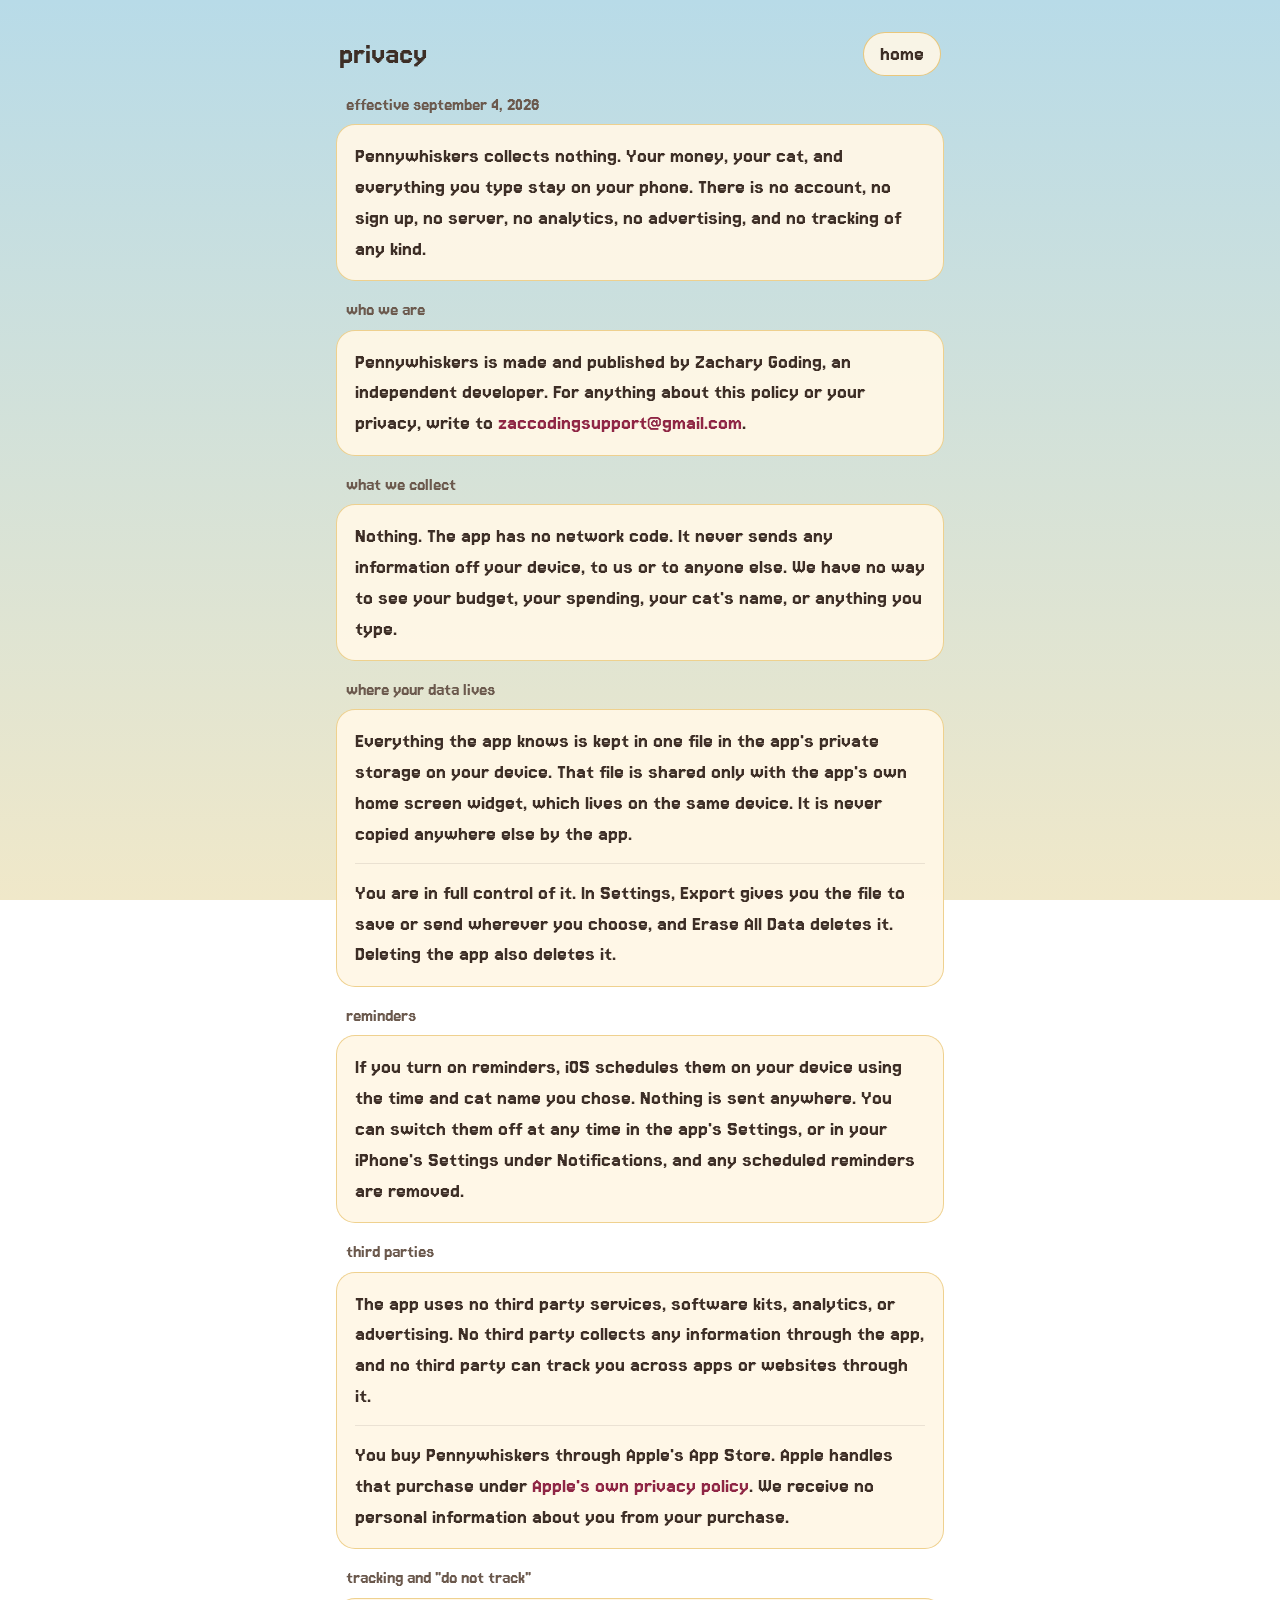
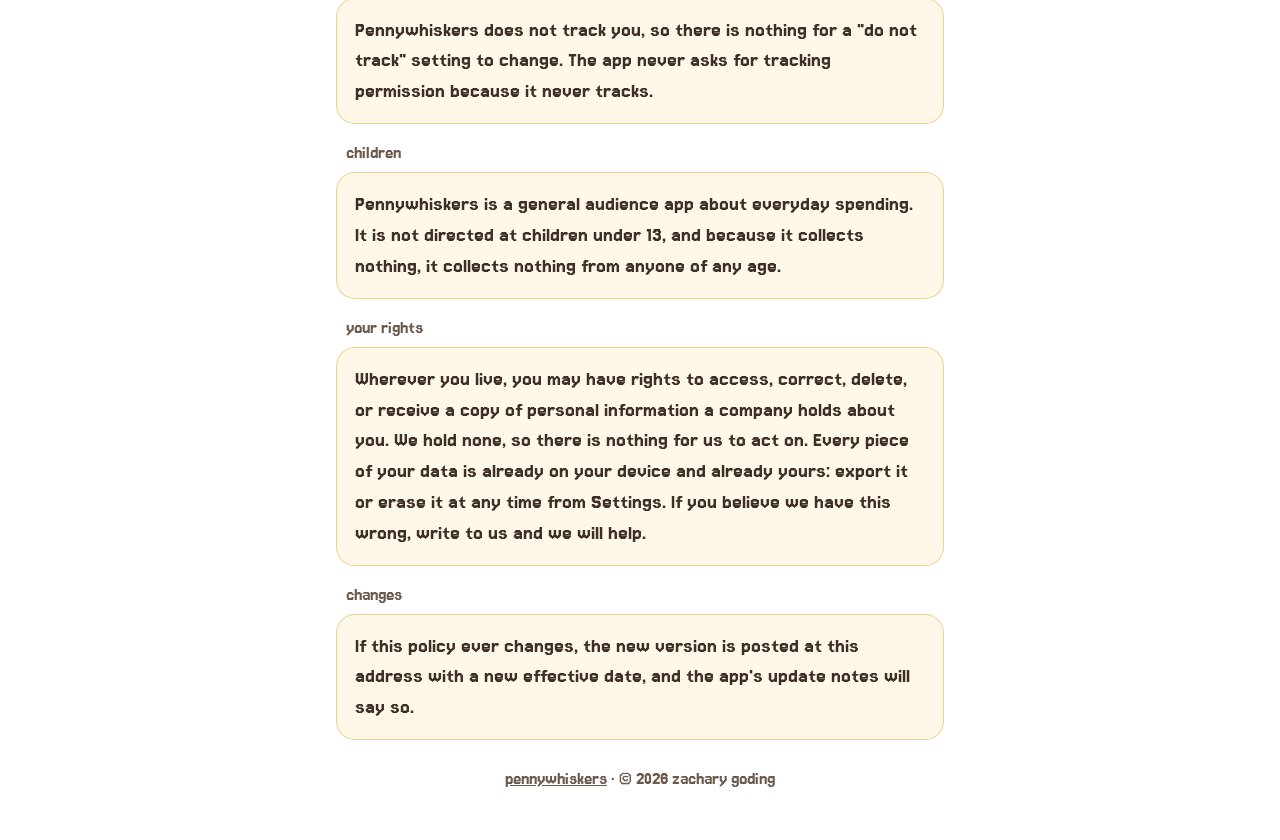
==== privacy.html @ e4a41642 "Publish site" ====
<!doctype html>
<html lang="en">
<head>
<meta charset="utf-8">
<meta name="viewport" content="width=device-width, initial-scale=1">
<title>Pennywhiskers Privacy Policy</title>
<meta name="description" content="Pennywhiskers collects nothing. Your money, your cat, and everything you type stay on your phone.">
<link rel="icon" href="icon.png">
<link rel="stylesheet" href="style.css">
</head>
<body>
<main>
  <div class="topbar">
    <h1>privacy</h1>
    <a class="pill" href="index.html">home</a>
  </div>

  <div class="group">
    <div class="label">effective september 4, 2026</div>
    <div class="panel">
      <p>Pennywhiskers collects nothing. Your money, your cat, and everything you type stay on your phone. There is no account, no sign up, no server, no analytics, no advertising, and no tracking of any kind.</p>
    </div>
  </div>

  <div class="group">
    <div class="label">who we are</div>
    <div class="panel">
      <p>Pennywhiskers is made and published by Zachary Goding, an independent developer. For anything about this policy or your privacy, write to <a href="mailto:zaccodingsupport@gmail.com">zaccodingsupport@gmail.com</a>.</p>
    </div>
  </div>

  <div class="group">
    <div class="label">what we collect</div>
    <div class="panel">
      <p>Nothing. The app has no network code. It never sends any information off your device, to us or to anyone else. We have no way to see your budget, your spending, your cat's name, or anything you type.</p>
    </div>
  </div>

  <div class="group">
    <div class="label">where your data lives</div>
    <div class="panel">
      <p>Everything the app knows is kept in one file in the app's private storage on your device. That file is shared only with the app's own home screen widget, which lives on the same device. It is never copied anywhere else by the app.</p>
      <hr>
      <p>You are in full control of it. In Settings, Export gives you the file to save or send wherever you choose, and Erase All Data deletes it. Deleting the app also deletes it.</p>
    </div>
  </div>

  <div class="group">
    <div class="label">reminders</div>
    <div class="panel">
      <p>If you turn on reminders, iOS schedules them on your device using the time and cat name you chose. Nothing is sent anywhere. You can switch them off at any time in the app's Settings, or in your iPhone's Settings under Notifications, and any scheduled reminders are removed.</p>
    </div>
  </div>

  <div class="group">
    <div class="label">third parties</div>
    <div class="panel">
      <p>The app uses no third party services, software kits, analytics, or advertising. No third party collects any information through the app, and no third party can track you across apps or websites through it.</p>
      <hr>
      <p>You buy Pennywhiskers through Apple's App Store. Apple handles that purchase under <a href="https://www.apple.com/legal/privacy/">Apple's own privacy policy</a>. We receive no personal information about you from your purchase.</p>
    </div>
  </div>

  <div class="group">
    <div class="label">tracking and "do not track"</div>
    <div class="panel">
      <p>Pennywhiskers does not track you, so there is nothing for a "do not track" setting to change. The app never asks for tracking permission because it never tracks.</p>
    </div>
  </div>

  <div class="group">
    <div class="label">children</div>
    <div class="panel">
      <p>Pennywhiskers is a general audience app about everyday spending. It is not directed at children under 13, and because it collects nothing, it collects nothing from anyone of any age.</p>
    </div>
  </div>

  <div class="group">
    <div class="label">your rights</div>
    <div class="panel">
      <p>Wherever you live, you may have rights to access, correct, delete, or receive a copy of personal information a company holds about you. We hold none, so there is nothing for us to act on. Every piece of your data is already on your device and already yours: export it or erase it at any time from Settings. If you believe we have this wrong, write to us and we will help.</p>
    </div>
  </div>

  <div class="group">
    <div class="label">changes</div>
    <div class="panel">
      <p>If this policy ever changes, the new version is posted at this address with a new effective date, and the app's update notes will say so.</p>
    </div>
  </div>

  <footer>
    <p><a href="index.html">pennywhiskers</a> · © 2026 zachary goding</p>
  </footer>
</main>
</body>
</html>
---- style.css ----
/* the settings sheet, brought to the web: the same soft sky to cream
   gradient, and every word inside a cream panel with a gold rim and a
   small label above it, exactly as the app groups its rows */
@font-face {
  font-family: "Jersey 15";
  src: url("Jersey15.ttf") format("truetype");
  font-display: swap;
}

:root {
  --cream: #fff7e6;
  --panel: rgba(255, 247, 230, 0.94);
  --ink: #3d2e26;
  --subtle: #6b594d;
  --gold: #e0ab38;
  --red: #c2383f;
  --red-deep: #8f2645;
  --sky: #b8dbe8;
  --meadow: #f0e8c9;
  --shadow: rgba(56, 38, 46, 0.22);
  --hairline: rgba(61, 46, 38, 0.10);
}

* { box-sizing: border-box; margin: 0; }
html { -webkit-text-size-adjust: 100%; }

body {
  font-family: "Jersey 15", "Courier New", monospace;
  color: var(--ink);
  background: linear-gradient(180deg, var(--sky) 0%, var(--meadow) 100%);
  background-attachment: fixed;
  min-height: 100vh;
  line-height: 1.4;
  font-size: 22px;
}

main {
  max-width: 640px;
  margin: 0 auto;
  padding: 1.6rem 1rem 3rem;
}

/* the sheet's top bar: a title on the left, a cream pill on the right */
.topbar {
  display: flex;
  align-items: center;
  justify-content: space-between;
  padding: .4rem .2rem 1rem;
}
.topbar h1 { font-size: 32px; font-weight: 400; line-height: 1; }
.pill {
  font-size: 22px;
  color: var(--ink);
  background: rgba(255, 247, 230, 0.9);
  border: 1.5px solid rgba(224, 171, 56, 0.6);
  border-radius: 999px;
  padding: .35rem 1rem;
  text-decoration: none;
}
.pill:hover { text-decoration: none; background: var(--cream); }

/* one settings group: the small label, then the panel that holds it */
.group { margin: 0 0 1rem; }
.label {
  font-size: 19px;
  color: var(--subtle);
  padding: 0 0 .35rem .6rem;
}
.panel {
  background: var(--panel);
  border: 1.5px solid rgba(224, 171, 56, 0.5);
  border-radius: 19px;
  padding: 1rem 1.1rem;
}
.panel p { margin: 0; }
.panel p + p { margin-top: .75rem; }
.panel hr {
  border: 0;
  border-top: 1px solid var(--hairline);
  margin: .85rem 0;
}
.panel.center { text-align: center; }

a { color: var(--red-deep); text-decoration: none; }
a:hover { text-decoration: underline; }
.subtle { color: var(--subtle); }

/* the lucky red primary button, and its quiet resting twin */
.button {
  display: inline-block;
  font-family: inherit;
  font-size: 24px;
  line-height: 1.15;
  color: #fff;
  background: linear-gradient(180deg, var(--red) 0%, var(--red-deep) 100%);
  border: 2px solid rgba(224, 171, 56, 0.8);
  border-radius: 14px;
  padding: .7rem 1.4rem;
  box-shadow: 0 5px 0 var(--shadow);
  text-decoration: none;
}
.button.quiet {
  color: var(--subtle);
  background: rgba(255, 255, 255, 0.7);
  border-color: rgba(61, 46, 38, 0.18);
  box-shadow: none;
  cursor: default;
}
.button small { display: block; font-size: 17px; opacity: .8; }

footer { padding: .6rem .6rem 0; text-align: center; color: var(--subtle); font-size: 19px; }
footer a { color: var(--subtle); text-decoration: underline; }
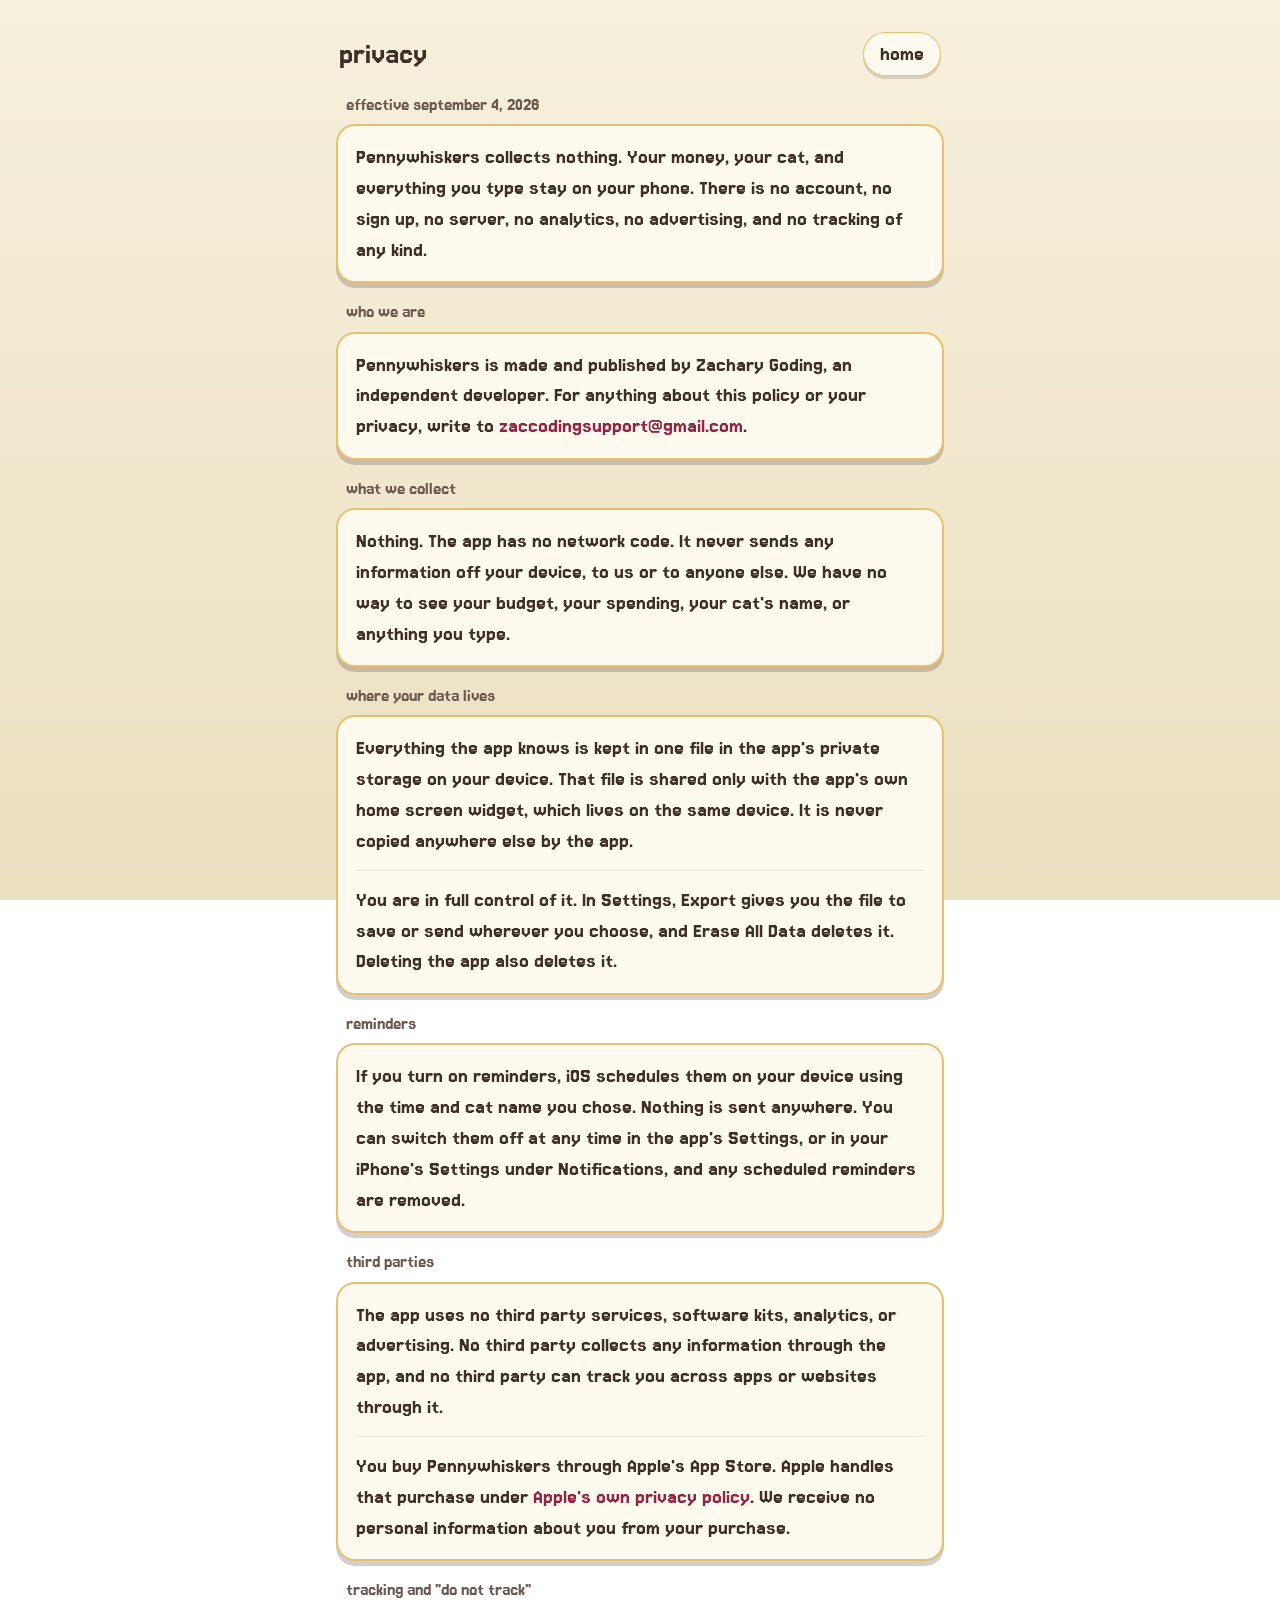
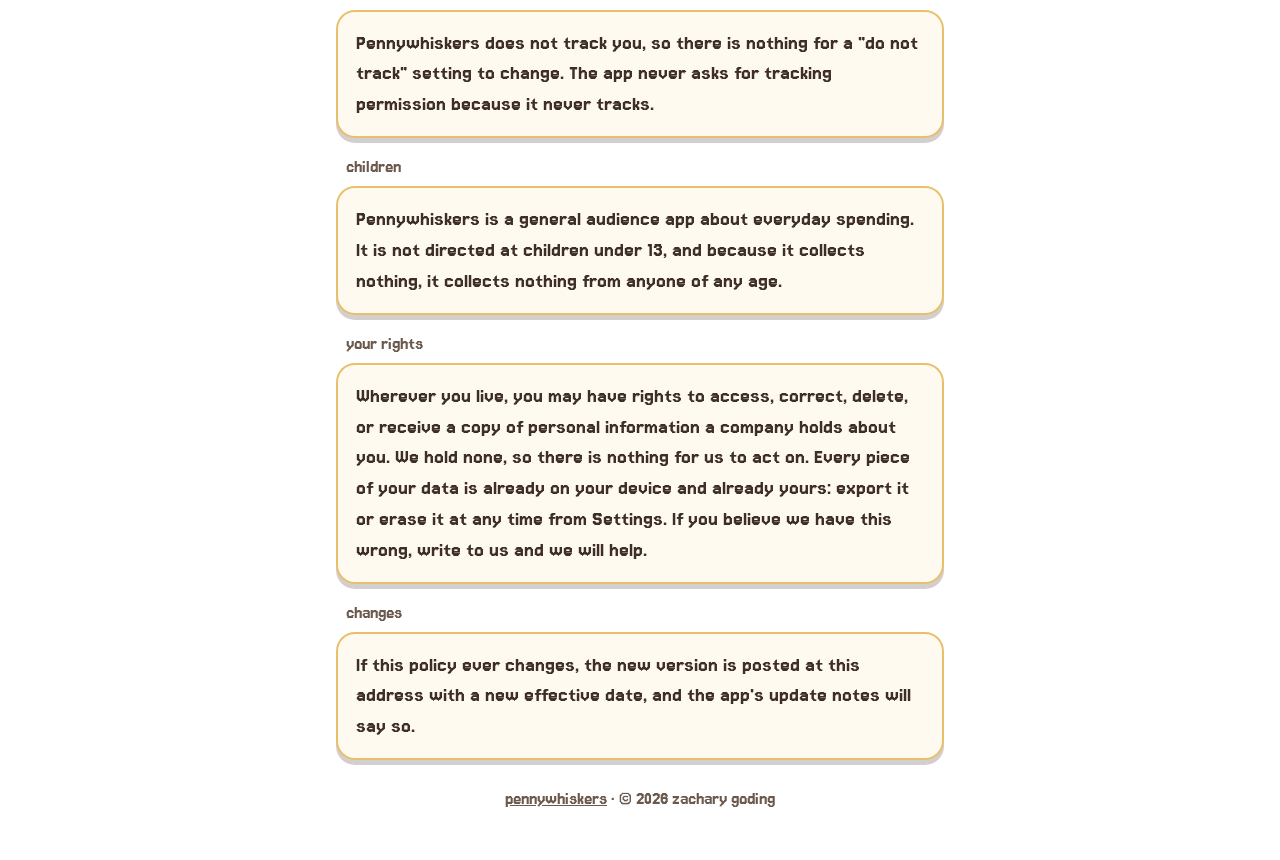
==== commit cb67ab7c: "Publish site" ====
--- a/privacy.html
+++ b/privacy.html
@@ -6,7 +6,7 @@
 <title>Pennywhiskers Privacy Policy</title>
 <meta name="description" content="Pennywhiskers collects nothing. Your money, your cat, and everything you type stay on your phone.">
 <link rel="icon" href="icon.png">
-<link rel="stylesheet" href="style.css">
+<link rel="stylesheet" href="style.css?v=3">
 </head>
 <body>
 <main>
--- a/style.css
+++ b/style.css
@@ -1,6 +1,6 @@
-/* the settings sheet, brought to the web: the same soft sky to cream
-   gradient, and every word inside a cream panel with a gold rim and a
-   small label above it, exactly as the app groups its rows */
+/* the app's warmth, brought to the web: a quiet parchment page, and
+   every word inside a cream panel with a gold rim and the wallet card's
+   hard pixel shadow, with a small label above it as settings does */
 @font-face {
   font-family: "Jersey 15";
   src: url("Jersey15.ttf") format("truetype");
@@ -8,15 +8,15 @@
 }
 
 :root {
-  --cream: #fff7e6;
-  --panel: rgba(255, 247, 230, 0.94);
+  --cream: #fffaf0;
+  --panel: #fffaf0;
   --ink: #3d2e26;
   --subtle: #6b594d;
   --gold: #e0ab38;
   --red: #c2383f;
   --red-deep: #8f2645;
-  --sky: #b8dbe8;
-  --meadow: #f0e8c9;
+  --page-top: #f7f0dd;
+  --page-bottom: #eadfbf;
   --shadow: rgba(56, 38, 46, 0.22);
   --hairline: rgba(61, 46, 38, 0.10);
 }
@@ -27,7 +27,7 @@
 body {
   font-family: "Jersey 15", "Courier New", monospace;
   color: var(--ink);
-  background: linear-gradient(180deg, var(--sky) 0%, var(--meadow) 100%);
+  background: linear-gradient(180deg, var(--page-top) 0%, var(--page-bottom) 100%);
   background-attachment: fixed;
   min-height: 100vh;
   line-height: 1.4;
@@ -51,8 +51,9 @@
 .pill {
   font-size: 22px;
   color: var(--ink);
-  background: rgba(255, 247, 230, 0.9);
-  border: 1.5px solid rgba(224, 171, 56, 0.6);
+  background: var(--cream);
+  border: 1.5px solid rgba(224, 171, 56, 0.7);
+  box-shadow: 0 3px 0 rgba(56, 38, 46, 0.16);
   border-radius: 999px;
   padding: .35rem 1rem;
   text-decoration: none;
@@ -68,9 +69,10 @@
 }
 .panel {
   background: var(--panel);
-  border: 1.5px solid rgba(224, 171, 56, 0.5);
+  border: 2px solid rgba(224, 171, 56, 0.72);
   border-radius: 19px;
   padding: 1rem 1.1rem;
+  box-shadow: 0 5px 0 var(--shadow);
 }
 .panel p { margin: 0; }
 .panel p + p { margin-top: .75rem; }
@@ -101,9 +103,9 @@
 }
 .button.quiet {
   color: var(--subtle);
-  background: rgba(255, 255, 255, 0.7);
-  border-color: rgba(61, 46, 38, 0.18);
-  box-shadow: none;
+  background: var(--cream);
+  border-color: rgba(224, 171, 56, 0.5);
+  box-shadow: 0 3px 0 rgba(56, 38, 46, 0.16);
   cursor: default;
 }
 .button small { display: block; font-size: 17px; opacity: .8; }
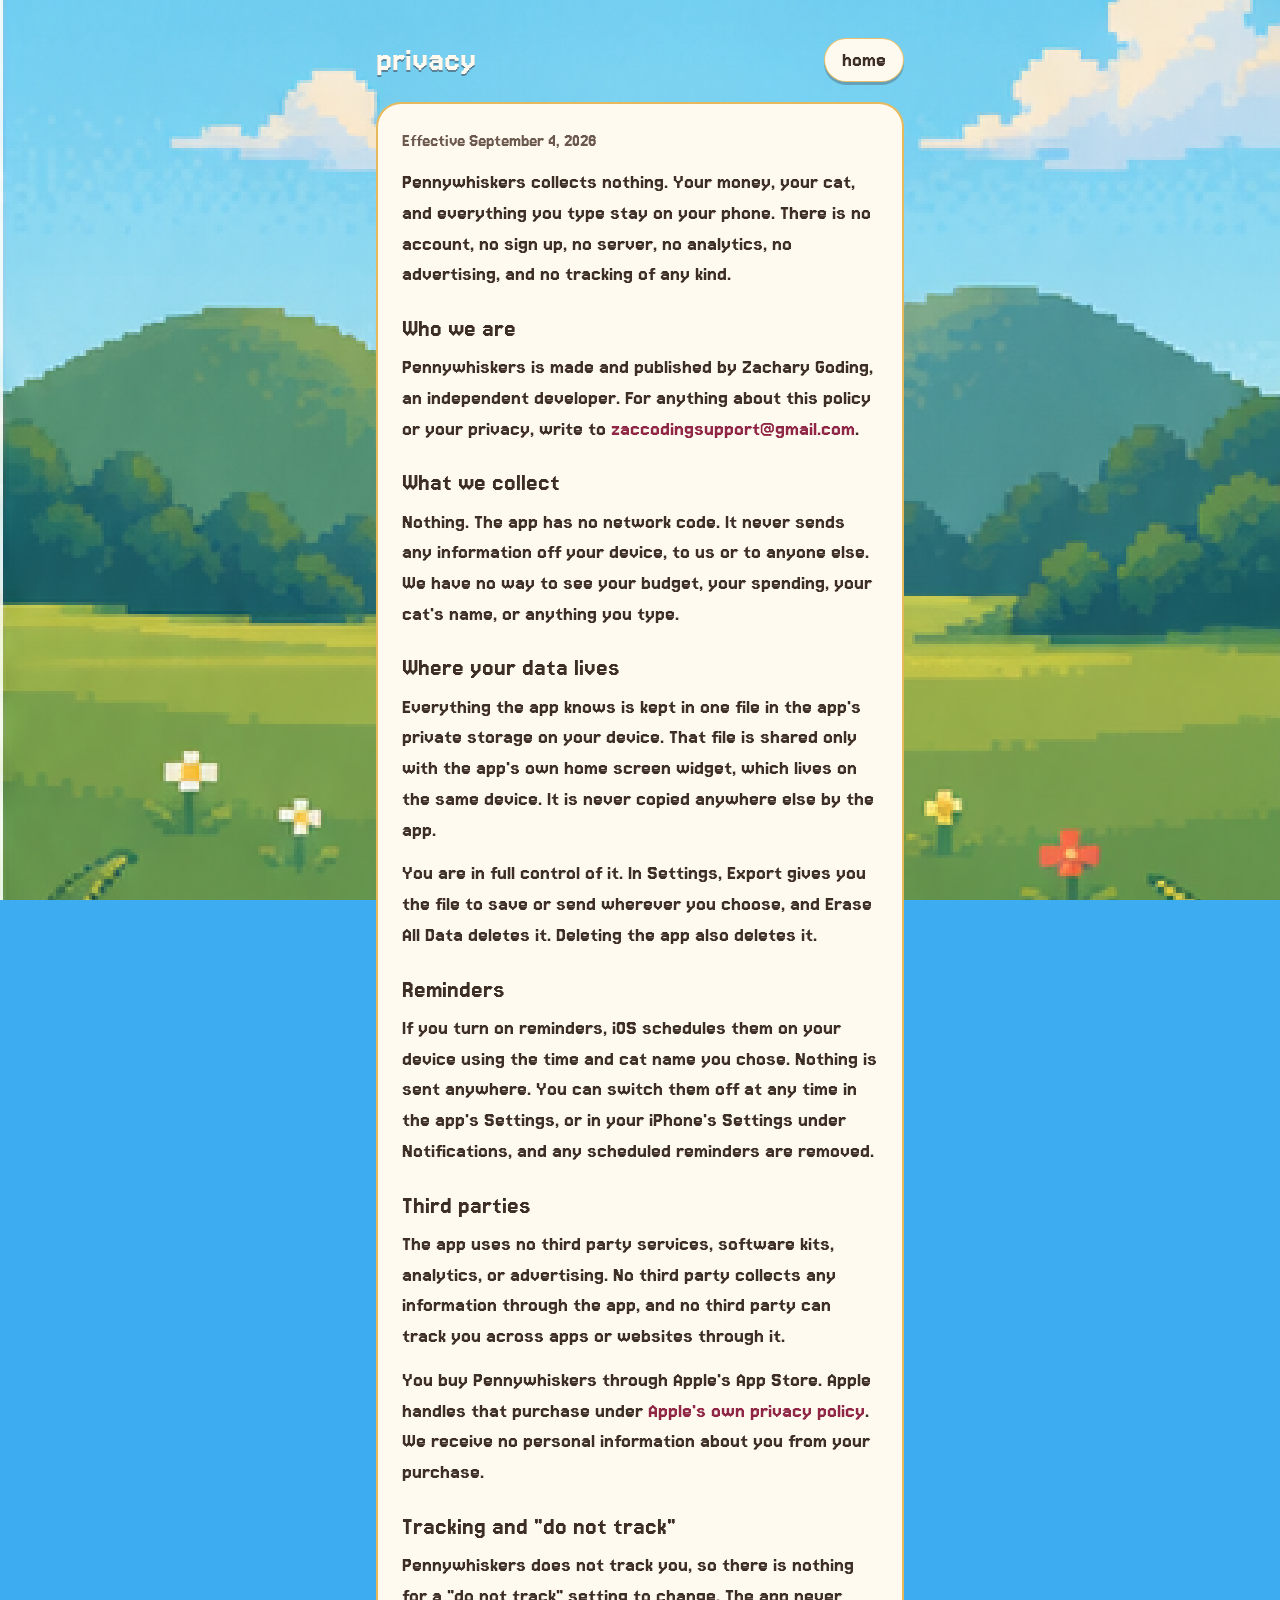
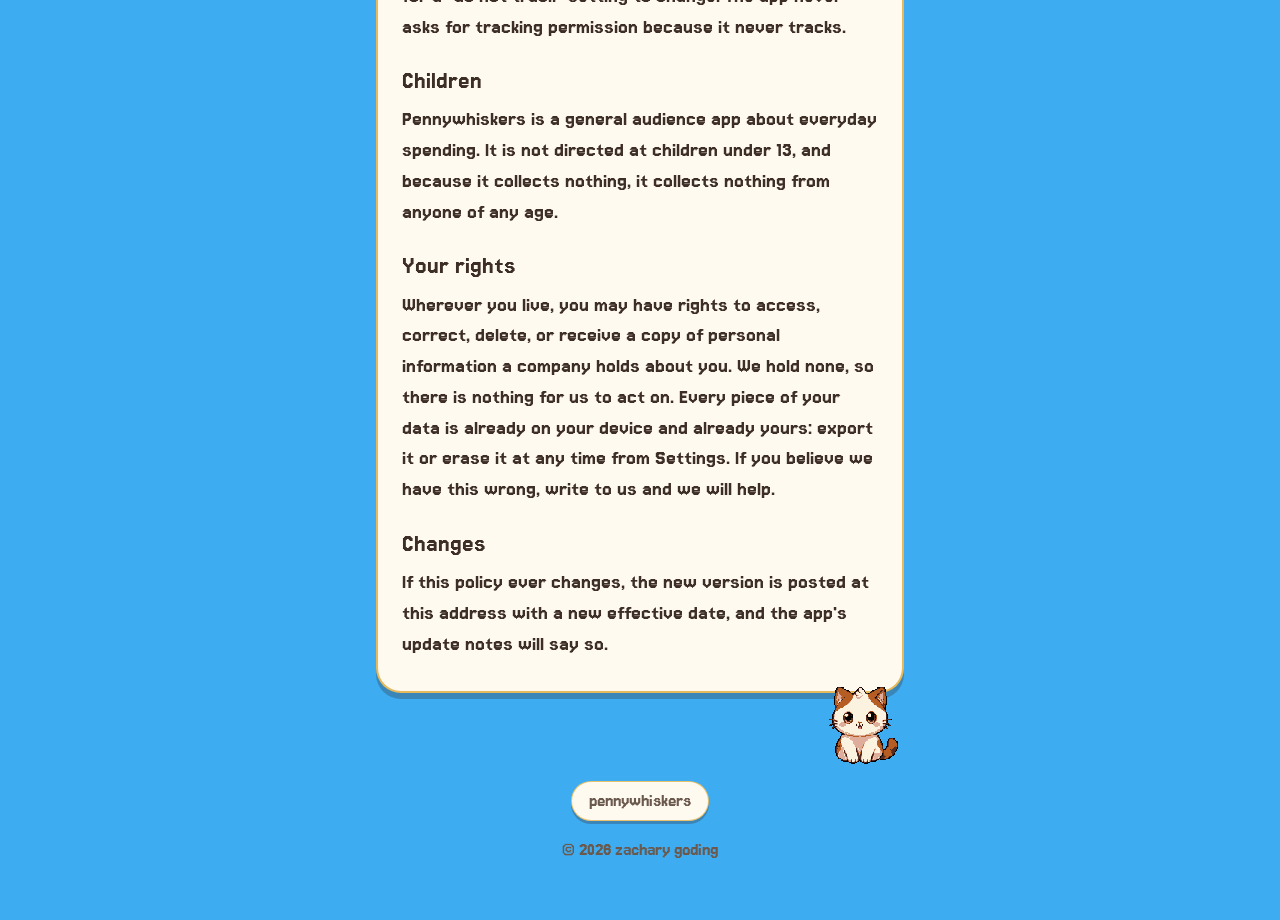
==== commit f8e08f6d: "Publish site" ====
--- a/privacy.html
+++ b/privacy.html
@@ -6,91 +6,61 @@
 <title>Pennywhiskers Privacy Policy</title>
 <meta name="description" content="Pennywhiskers collects nothing. Your money, your cat, and everything you type stay on your phone.">
 <link rel="icon" href="icon.png">
-<link rel="stylesheet" href="style.css?v=3">
+<link rel="stylesheet" href="style.css?v=4">
+<style>
+  .topbar { display: flex; align-items: center; justify-content: space-between; margin-bottom: 1.2rem; }
+  .topbar h1 { font-size: 36px; color: var(--cream); text-shadow: 0 2px 0 rgba(56,38,46,.45); }
+  .policy { padding-bottom: 2rem; }
+  .policy .cat { right: -6px; bottom: -78px; width: 96px; height: 96px; }
+</style>
 </head>
 <body>
+<div class="meadow" aria-hidden="true"></div>
 <main>
   <div class="topbar">
     <h1>privacy</h1>
     <a class="pill" href="index.html">home</a>
   </div>
 
-  <div class="group">
-    <div class="label">effective september 4, 2026</div>
-    <div class="panel">
-      <p>Pennywhiskers collects nothing. Your money, your cat, and everything you type stay on your phone. There is no account, no sign up, no server, no analytics, no advertising, and no tracking of any kind.</p>
-    </div>
-  </div>
+  <section class="card policy">
+    <p class="subtle small">Effective September 4, 2026</p>
+    <p>Pennywhiskers collects nothing. Your money, your cat, and everything you type stay on your phone. There is no account, no sign up, no server, no analytics, no advertising, and no tracking of any kind.</p>
 
-  <div class="group">
-    <div class="label">who we are</div>
-    <div class="panel">
-      <p>Pennywhiskers is made and published by Zachary Goding, an independent developer. For anything about this policy or your privacy, write to <a href="mailto:zaccodingsupport@gmail.com">zaccodingsupport@gmail.com</a>.</p>
-    </div>
-  </div>
+    <h2>Who we are</h2>
+    <p>Pennywhiskers is made and published by Zachary Goding, an independent developer. For anything about this policy or your privacy, write to <a href="mailto:zaccodingsupport@gmail.com">zaccodingsupport@gmail.com</a>.</p>
 
-  <div class="group">
-    <div class="label">what we collect</div>
-    <div class="panel">
-      <p>Nothing. The app has no network code. It never sends any information off your device, to us or to anyone else. We have no way to see your budget, your spending, your cat's name, or anything you type.</p>
-    </div>
-  </div>
+    <h2>What we collect</h2>
+    <p>Nothing. The app has no network code. It never sends any information off your device, to us or to anyone else. We have no way to see your budget, your spending, your cat's name, or anything you type.</p>
 
-  <div class="group">
-    <div class="label">where your data lives</div>
-    <div class="panel">
-      <p>Everything the app knows is kept in one file in the app's private storage on your device. That file is shared only with the app's own home screen widget, which lives on the same device. It is never copied anywhere else by the app.</p>
-      <hr>
-      <p>You are in full control of it. In Settings, Export gives you the file to save or send wherever you choose, and Erase All Data deletes it. Deleting the app also deletes it.</p>
-    </div>
-  </div>
+    <h2>Where your data lives</h2>
+    <p>Everything the app knows is kept in one file in the app's private storage on your device. That file is shared only with the app's own home screen widget, which lives on the same device. It is never copied anywhere else by the app.</p>
+    <p>You are in full control of it. In Settings, Export gives you the file to save or send wherever you choose, and Erase All Data deletes it. Deleting the app also deletes it.</p>
 
-  <div class="group">
-    <div class="label">reminders</div>
-    <div class="panel">
-      <p>If you turn on reminders, iOS schedules them on your device using the time and cat name you chose. Nothing is sent anywhere. You can switch them off at any time in the app's Settings, or in your iPhone's Settings under Notifications, and any scheduled reminders are removed.</p>
-    </div>
-  </div>
+    <h2>Reminders</h2>
+    <p>If you turn on reminders, iOS schedules them on your device using the time and cat name you chose. Nothing is sent anywhere. You can switch them off at any time in the app's Settings, or in your iPhone's Settings under Notifications, and any scheduled reminders are removed.</p>
 
-  <div class="group">
-    <div class="label">third parties</div>
-    <div class="panel">
-      <p>The app uses no third party services, software kits, analytics, or advertising. No third party collects any information through the app, and no third party can track you across apps or websites through it.</p>
-      <hr>
-      <p>You buy Pennywhiskers through Apple's App Store. Apple handles that purchase under <a href="https://www.apple.com/legal/privacy/">Apple's own privacy policy</a>. We receive no personal information about you from your purchase.</p>
-    </div>
-  </div>
+    <h2>Third parties</h2>
+    <p>The app uses no third party services, software kits, analytics, or advertising. No third party collects any information through the app, and no third party can track you across apps or websites through it.</p>
+    <p>You buy Pennywhiskers through Apple's App Store. Apple handles that purchase under <a href="https://www.apple.com/legal/privacy/">Apple's own privacy policy</a>. We receive no personal information about you from your purchase.</p>
 
-  <div class="group">
-    <div class="label">tracking and "do not track"</div>
-    <div class="panel">
-      <p>Pennywhiskers does not track you, so there is nothing for a "do not track" setting to change. The app never asks for tracking permission because it never tracks.</p>
-    </div>
-  </div>
+    <h2>Tracking and "do not track"</h2>
+    <p>Pennywhiskers does not track you, so there is nothing for a "do not track" setting to change. The app never asks for tracking permission because it never tracks.</p>
 
-  <div class="group">
-    <div class="label">children</div>
-    <div class="panel">
-      <p>Pennywhiskers is a general audience app about everyday spending. It is not directed at children under 13, and because it collects nothing, it collects nothing from anyone of any age.</p>
-    </div>
-  </div>
+    <h2>Children</h2>
+    <p>Pennywhiskers is a general audience app about everyday spending. It is not directed at children under 13, and because it collects nothing, it collects nothing from anyone of any age.</p>
 
-  <div class="group">
-    <div class="label">your rights</div>
-    <div class="panel">
-      <p>Wherever you live, you may have rights to access, correct, delete, or receive a copy of personal information a company holds about you. We hold none, so there is nothing for us to act on. Every piece of your data is already on your device and already yours: export it or erase it at any time from Settings. If you believe we have this wrong, write to us and we will help.</p>
-    </div>
-  </div>
+    <h2>Your rights</h2>
+    <p>Wherever you live, you may have rights to access, correct, delete, or receive a copy of personal information a company holds about you. We hold none, so there is nothing for us to act on. Every piece of your data is already on your device and already yours: export it or erase it at any time from Settings. If you believe we have this wrong, write to us and we will help.</p>
 
-  <div class="group">
-    <div class="label">changes</div>
-    <div class="panel">
-      <p>If this policy ever changes, the new version is posted at this address with a new effective date, and the app's update notes will say so.</p>
-    </div>
-  </div>
+    <h2>Changes</h2>
+    <p>If this policy ever changes, the new version is posted at this address with a new effective date, and the app's update notes will say so.</p>
 
-  <footer>
-    <p><a href="index.html">pennywhiskers</a> · © 2026 zachary goding</p>
+    <img class="cat" src="cat.png" alt="">
+  </section>
+
+  <footer style="margin-top:5.5rem">
+    <a class="pill" href="index.html">pennywhiskers</a>
+    <p class="subtle small" style="margin-top:1rem">© 2026 zachary goding</p>
   </footer>
 </main>
 </body>
--- a/style.css
+++ b/style.css
@@ -1,6 +1,5 @@
-/* the app's warmth, brought to the web: a quiet parchment page, and
-   every word inside a cream panel with a gold rim and the wallet card's
-   hard pixel shadow, with a small label above it as settings does */
+/* standing in the meadow: the app's own painting is the page, the cat is
+   on it, and the words sit in the same cream cards the app uses over it */
 @font-face {
   font-family: "Jersey 15";
   src: url("Jersey15.ttf") format("truetype");
@@ -9,16 +8,14 @@
 
 :root {
   --cream: #fffaf0;
-  --panel: #fffaf0;
   --ink: #3d2e26;
   --subtle: #6b594d;
   --gold: #e0ab38;
   --red: #c2383f;
   --red-deep: #8f2645;
-  --page-top: #f7f0dd;
-  --page-bottom: #eadfbf;
-  --shadow: rgba(56, 38, 46, 0.22);
-  --hairline: rgba(61, 46, 38, 0.10);
+  --sky: #3eacf0;
+  --shadow: rgba(56, 38, 46, 0.28);
+  --hairline: rgba(61, 46, 38, 0.12);
 }
 
 * { box-sizing: border-box; margin: 0; }
@@ -27,67 +24,66 @@
 body {
   font-family: "Jersey 15", "Courier New", monospace;
   color: var(--ink);
-  background: linear-gradient(180deg, var(--page-top) 0%, var(--page-bottom) 100%);
-  background-attachment: fixed;
+  background: var(--sky);
   min-height: 100vh;
   line-height: 1.4;
   font-size: 22px;
 }
 
-main {
-  max-width: 640px;
-  margin: 0 auto;
-  padding: 1.6rem 1rem 3rem;
+/* the meadow, pinned behind everything and scaled with crisp pixels */
+.meadow {
+  position: fixed;
+  inset: 0;
+  z-index: -1;
+  background: var(--sky) url("meadow.png") center 58% / cover no-repeat;
+  image-rendering: pixelated;
+  image-rendering: crisp-edges;
 }
 
-/* the sheet's top bar: a title on the left, a cream pill on the right */
-.topbar {
-  display: flex;
-  align-items: center;
-  justify-content: space-between;
-  padding: .4rem .2rem 1rem;
+main {
+  max-width: 560px;
+  margin: 0 auto;
+  padding: 2.4rem 1rem 3.5rem;
 }
-.topbar h1 { font-size: 32px; font-weight: 400; line-height: 1; }
+
+/* the app's pixel panel */
+.card {
+  position: relative;
+  background: var(--cream);
+  border: 2px solid rgba(224, 171, 56, 0.8);
+  border-radius: 25px;
+  padding: 1.5rem 1.5rem;
+  box-shadow: 0 6px 0 var(--shadow);
+}
+.card + .card, .card + .shots, .shots + .card { margin-top: 1.6rem; }
+.card p { margin: 0; }
+.card p + p { margin-top: .8rem; }
+.card h2 { font-size: 26px; font-weight: 400; margin: 1.3rem 0 .3rem; }
+.card h2:first-child { margin-top: 0; }
+.card hr { border: 0; border-top: 1px solid var(--hairline); margin: 1.1rem 0; }
+
+a { color: var(--red-deep); text-decoration: none; }
+a:hover { text-decoration: underline; }
+.subtle { color: var(--subtle); }
+.small { font-size: 19px; }
+
+h1 { font-size: 46px; font-weight: 400; line-height: 1; }
+
+/* the cream pill the app uses for its name tag and the done button */
 .pill {
+  display: inline-block;
   font-size: 22px;
   color: var(--ink);
   background: var(--cream);
   border: 1.5px solid rgba(224, 171, 56, 0.7);
-  box-shadow: 0 3px 0 rgba(56, 38, 46, 0.16);
   border-radius: 999px;
-  padding: .35rem 1rem;
+  padding: .35rem 1.05rem;
+  box-shadow: 0 3px 0 var(--shadow);
   text-decoration: none;
 }
-.pill:hover { text-decoration: none; background: var(--cream); }
+.pill:hover { text-decoration: none; }
 
-/* one settings group: the small label, then the panel that holds it */
-.group { margin: 0 0 1rem; }
-.label {
-  font-size: 19px;
-  color: var(--subtle);
-  padding: 0 0 .35rem .6rem;
-}
-.panel {
-  background: var(--panel);
-  border: 2px solid rgba(224, 171, 56, 0.72);
-  border-radius: 19px;
-  padding: 1rem 1.1rem;
-  box-shadow: 0 5px 0 var(--shadow);
-}
-.panel p { margin: 0; }
-.panel p + p { margin-top: .75rem; }
-.panel hr {
-  border: 0;
-  border-top: 1px solid var(--hairline);
-  margin: .85rem 0;
-}
-.panel.center { text-align: center; }
-
-a { color: var(--red-deep); text-decoration: none; }
-a:hover { text-decoration: underline; }
-.subtle { color: var(--subtle); }
-
-/* the lucky red primary button, and its quiet resting twin */
+/* the lucky red button */
 .button {
   display: inline-block;
   font-family: inherit;
@@ -95,20 +91,45 @@
   line-height: 1.15;
   color: #fff;
   background: linear-gradient(180deg, var(--red) 0%, var(--red-deep) 100%);
-  border: 2px solid rgba(224, 171, 56, 0.8);
+  border: 2px solid rgba(224, 171, 56, 0.85);
   border-radius: 14px;
-  padding: .7rem 1.4rem;
+  padding: .75rem 1.5rem;
   box-shadow: 0 5px 0 var(--shadow);
   text-decoration: none;
 }
 .button.quiet {
   color: var(--subtle);
   background: var(--cream);
-  border-color: rgba(224, 171, 56, 0.5);
-  box-shadow: 0 3px 0 rgba(56, 38, 46, 0.16);
+  border-color: rgba(224, 171, 56, 0.55);
   cursor: default;
 }
 .button small { display: block; font-size: 17px; opacity: .8; }
 
-footer { padding: .6rem .6rem 0; text-align: center; color: var(--subtle); font-size: 19px; }
-footer a { color: var(--subtle); text-decoration: underline; }
+/* the cat, sitting in front of a card the way it sits in front of its
+   dirt patch, breathing slowly */
+.cat {
+  position: absolute;
+  width: 112px;
+  height: 112px;
+  image-rendering: pixelated;
+  image-rendering: crisp-edges;
+  transform-origin: 50% 100%;
+  animation: breathe 4.2s ease-in-out infinite;
+}
+.coin {
+  position: absolute;
+  width: 26px;
+  height: 26px;
+  image-rendering: pixelated;
+  image-rendering: crisp-edges;
+  animation: bob 2.6s ease-in-out infinite;
+}
+@keyframes breathe { 0%, 100% { transform: scaleY(1); } 50% { transform: scaleY(1.025); } }
+@keyframes bob { 0%, 100% { transform: translateY(0); } 50% { transform: translateY(-5px); } }
+@media (prefers-reduced-motion: reduce) { .cat, .coin { animation: none; } }
+
+footer {
+  margin-top: 2rem;
+  text-align: center;
+}
+footer .pill { font-size: 19px; color: var(--subtle); }
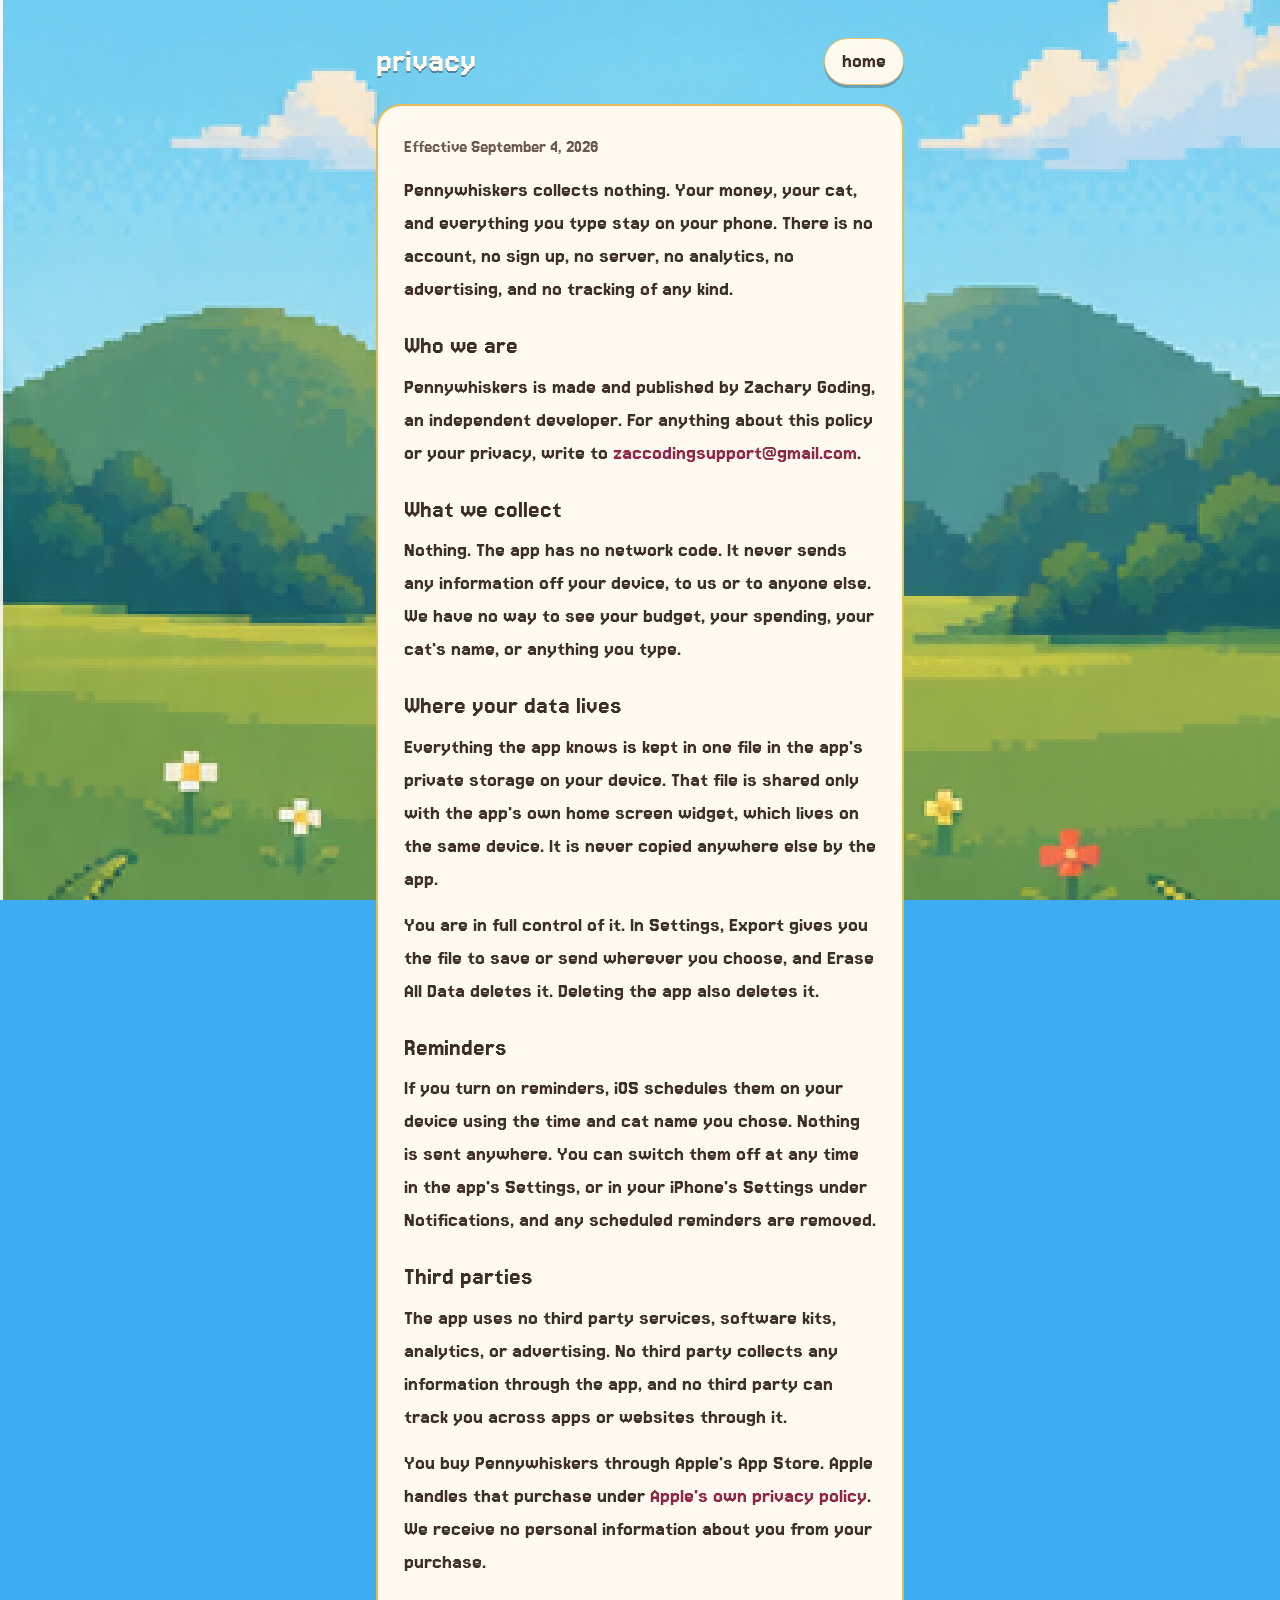
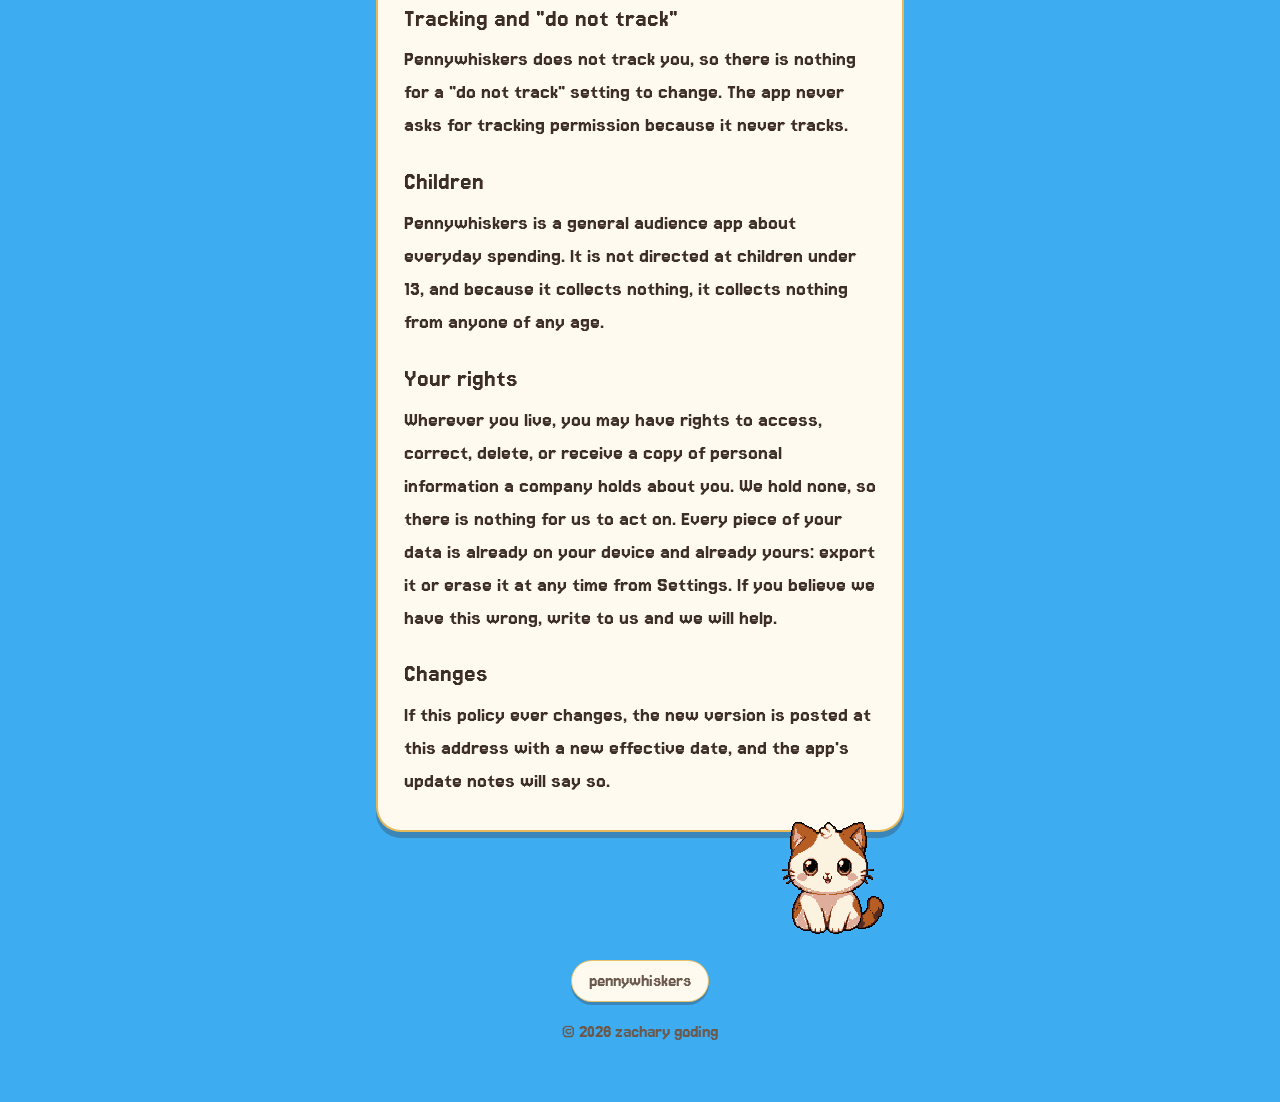
==== commit 4e6ec798: "Publish site" ====
--- a/privacy.html
+++ b/privacy.html
@@ -6,12 +6,12 @@
 <title>Pennywhiskers Privacy Policy</title>
 <meta name="description" content="Pennywhiskers collects nothing. Your money, your cat, and everything you type stay on your phone.">
 <link rel="icon" href="icon.png">
-<link rel="stylesheet" href="style.css?v=4">
+<link rel="stylesheet" href="style.css?v=6">
 <style>
   .topbar { display: flex; align-items: center; justify-content: space-between; margin-bottom: 1.2rem; }
   .topbar h1 { font-size: 36px; color: var(--cream); text-shadow: 0 2px 0 rgba(56,38,46,.45); }
   .policy { padding-bottom: 2rem; }
-  .policy .cat { right: -6px; bottom: -78px; width: 96px; height: 96px; }
+  .policy .cat { right: 4px; bottom: -112px; width: 140px; height: 140px; }
 </style>
 </head>
 <body>
@@ -58,7 +58,7 @@
     <img class="cat" src="cat.png" alt="">
   </section>
 
-  <footer style="margin-top:5.5rem">
+  <footer style="margin-top:8rem">
     <a class="pill" href="index.html">pennywhiskers</a>
     <p class="subtle small" style="margin-top:1rem">© 2026 zachary goding</p>
   </footer>
--- a/style.css
+++ b/style.css
@@ -26,7 +26,7 @@
   color: var(--ink);
   background: var(--sky);
   min-height: 100vh;
-  line-height: 1.4;
+  line-height: 1.5;
   font-size: 22px;
 }
 
@@ -52,10 +52,10 @@
   background: var(--cream);
   border: 2px solid rgba(224, 171, 56, 0.8);
   border-radius: 25px;
-  padding: 1.5rem 1.5rem;
+  padding: 1.7rem 1.6rem;
   box-shadow: 0 6px 0 var(--shadow);
 }
-.card + .card, .card + .shots, .shots + .card { margin-top: 1.6rem; }
+.card + .card, .card + .shots, .shots + .card { margin-top: 2.8rem; }
 .card p { margin: 0; }
 .card p + p { margin-top: .8rem; }
 .card h2 { font-size: 26px; font-weight: 400; margin: 1.3rem 0 .3rem; }
@@ -96,6 +96,11 @@
   padding: .75rem 1.5rem;
   box-shadow: 0 5px 0 var(--shadow);
   text-decoration: none;
+  white-space: nowrap;
+}
+@media (max-width: 430px) {
+  .button { font-size: 21px; padding: .6rem 1.1rem; }
+  .button small { font-size: 16px; }
 }
 .button.quiet {
   color: var(--subtle);
@@ -109,8 +114,8 @@
    dirt patch, breathing slowly */
 .cat {
   position: absolute;
-  width: 112px;
-  height: 112px;
+  width: 184px;
+  height: 184px;
   image-rendering: pixelated;
   image-rendering: crisp-edges;
   transform-origin: 50% 100%;
@@ -118,8 +123,8 @@
 }
 .coin {
   position: absolute;
-  width: 26px;
-  height: 26px;
+  width: 30px;
+  height: 30px;
   image-rendering: pixelated;
   image-rendering: crisp-edges;
   animation: bob 2.6s ease-in-out infinite;
@@ -127,6 +132,7 @@
 @keyframes breathe { 0%, 100% { transform: scaleY(1); } 50% { transform: scaleY(1.025); } }
 @keyframes bob { 0%, 100% { transform: translateY(0); } 50% { transform: translateY(-5px); } }
 @media (prefers-reduced-motion: reduce) { .cat, .coin { animation: none; } }
+@media (max-width: 430px) { .cat { width: 156px; height: 156px; } }
 
 footer {
   margin-top: 2rem;
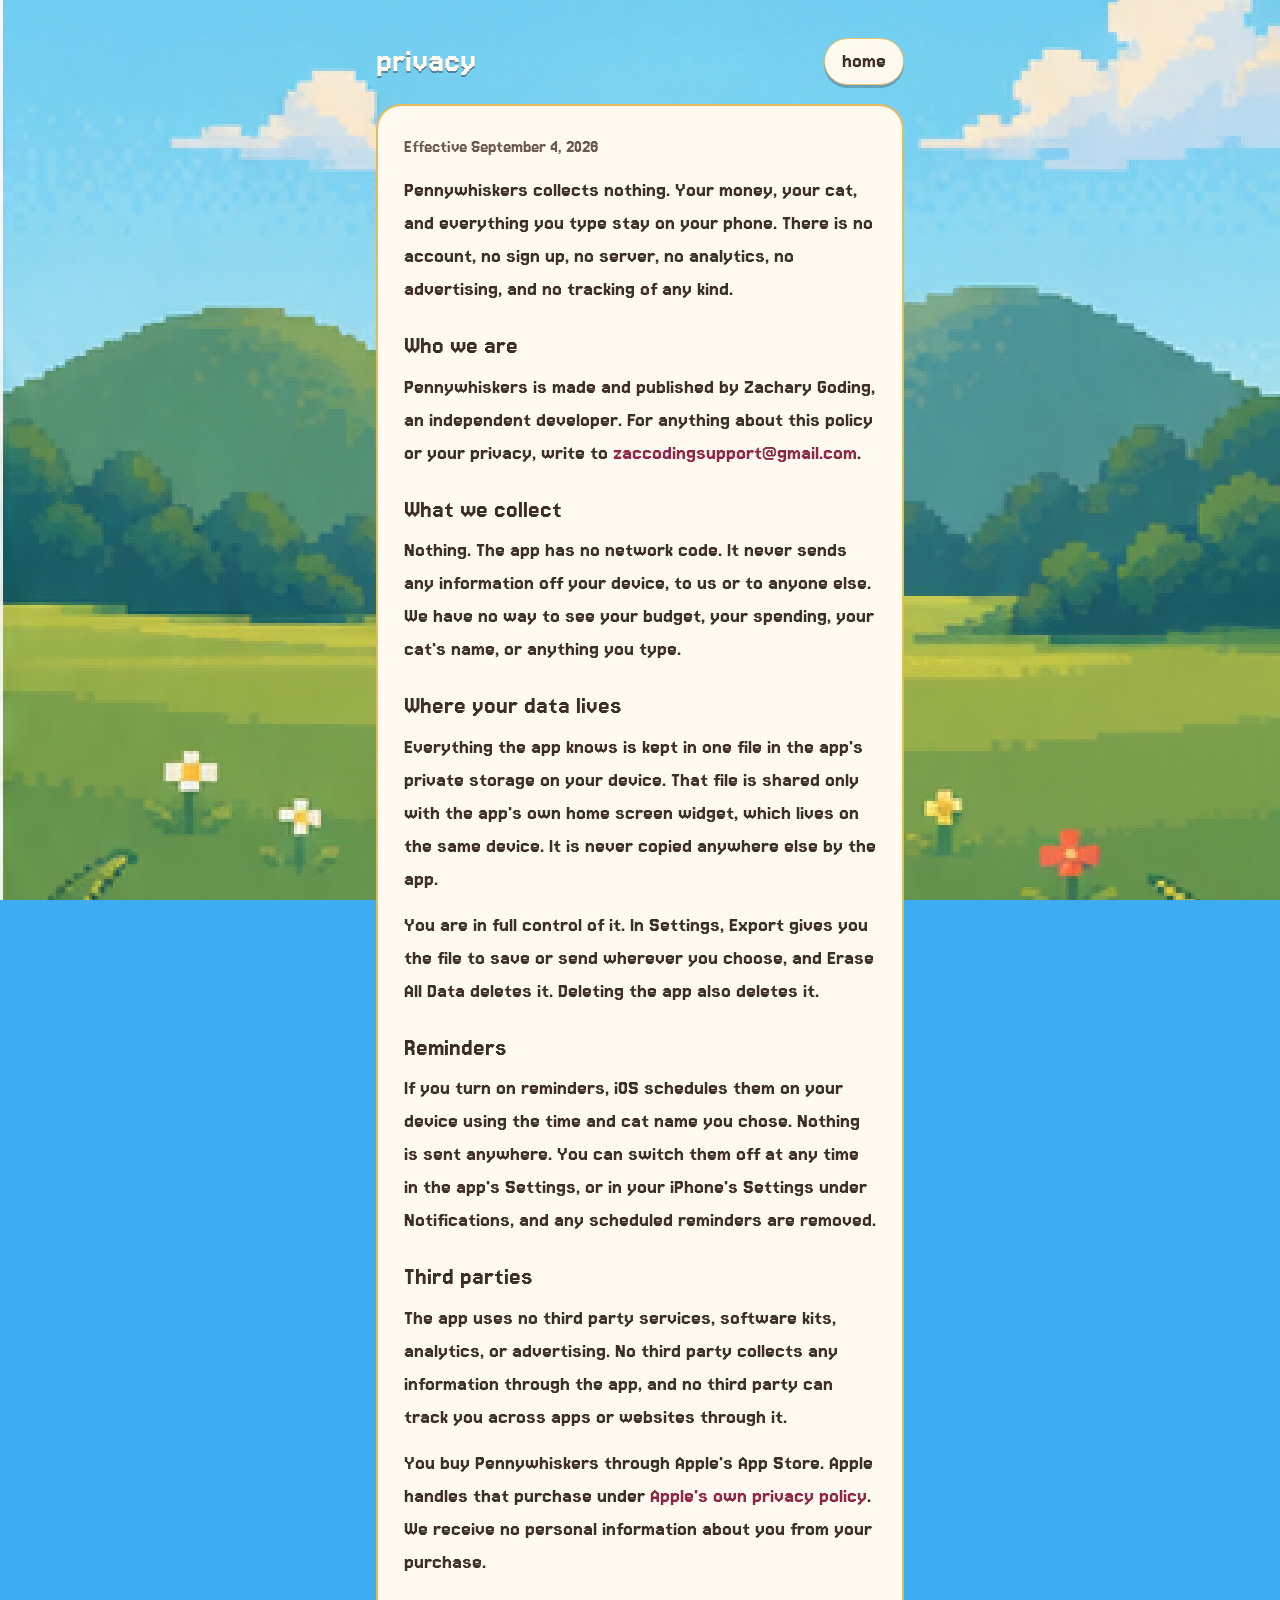
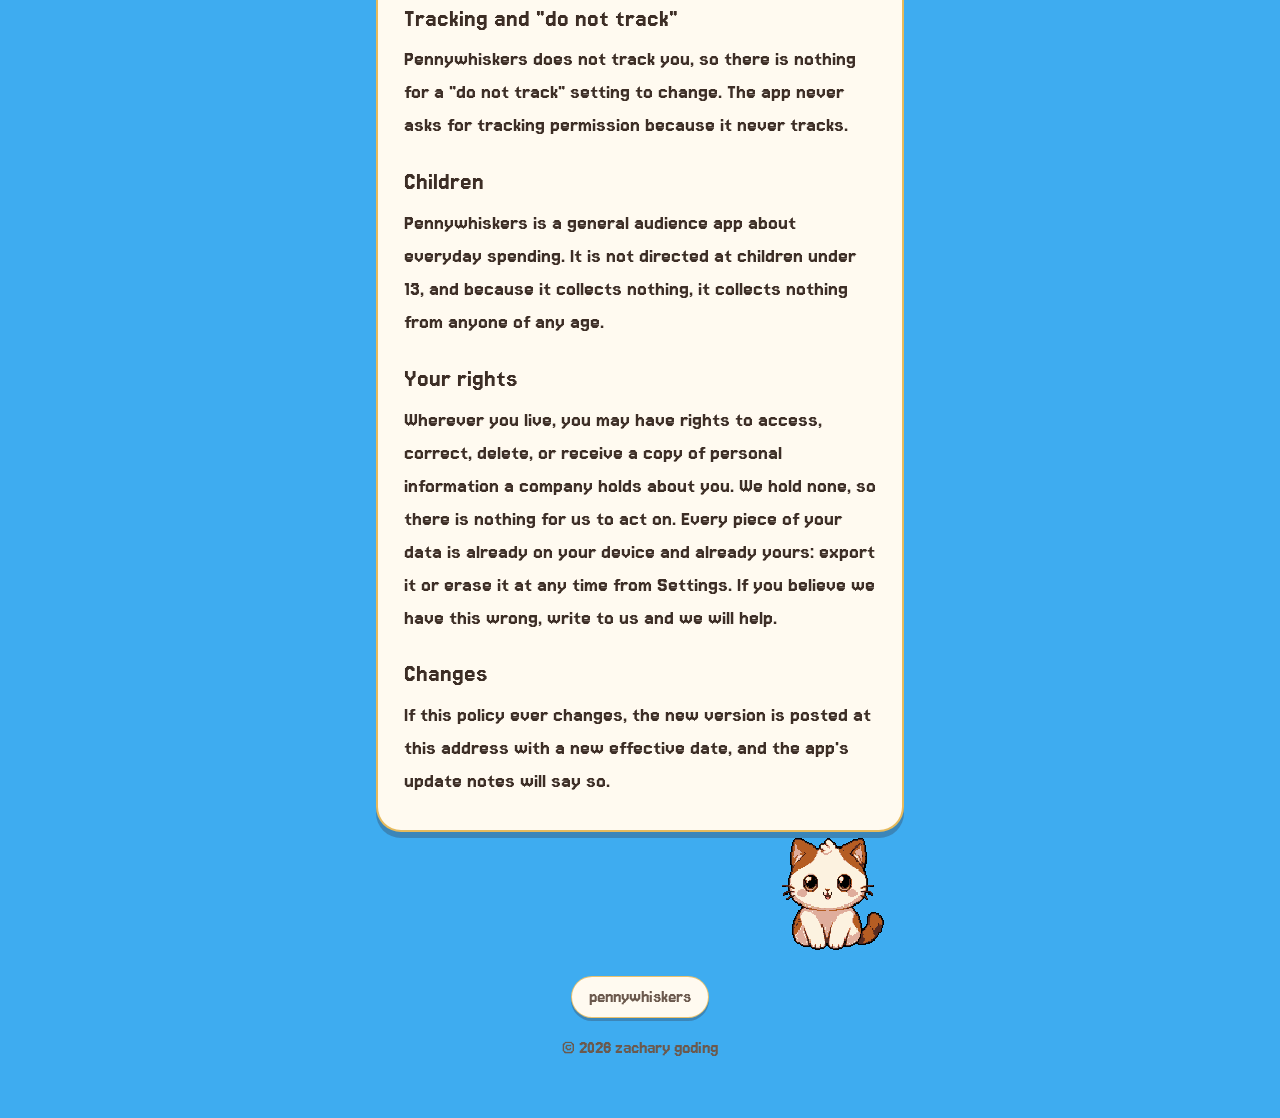
==== commit ffd4fe40: "Publish site" ====
--- a/privacy.html
+++ b/privacy.html
@@ -6,12 +6,12 @@
 <title>Pennywhiskers Privacy Policy</title>
 <meta name="description" content="Pennywhiskers collects nothing. Your money, your cat, and everything you type stay on your phone.">
 <link rel="icon" href="icon.png">
-<link rel="stylesheet" href="style.css?v=6">
+<link rel="stylesheet" href="style.css?v=8">
 <style>
   .topbar { display: flex; align-items: center; justify-content: space-between; margin-bottom: 1.2rem; }
   .topbar h1 { font-size: 36px; color: var(--cream); text-shadow: 0 2px 0 rgba(56,38,46,.45); }
   .policy { padding-bottom: 2rem; }
-  .policy .cat { right: 4px; bottom: -112px; width: 140px; height: 140px; }
+  .policy .cat { right: 4px; bottom: -128px; width: 140px; height: 140px; }
 </style>
 </head>
 <body>
@@ -58,7 +58,7 @@
     <img class="cat" src="cat.png" alt="">
   </section>
 
-  <footer style="margin-top:8rem">
+  <footer style="margin-top:9rem">
     <a class="pill" href="index.html">pennywhiskers</a>
     <p class="subtle small" style="margin-top:1rem">© 2026 zachary goding</p>
   </footer>
